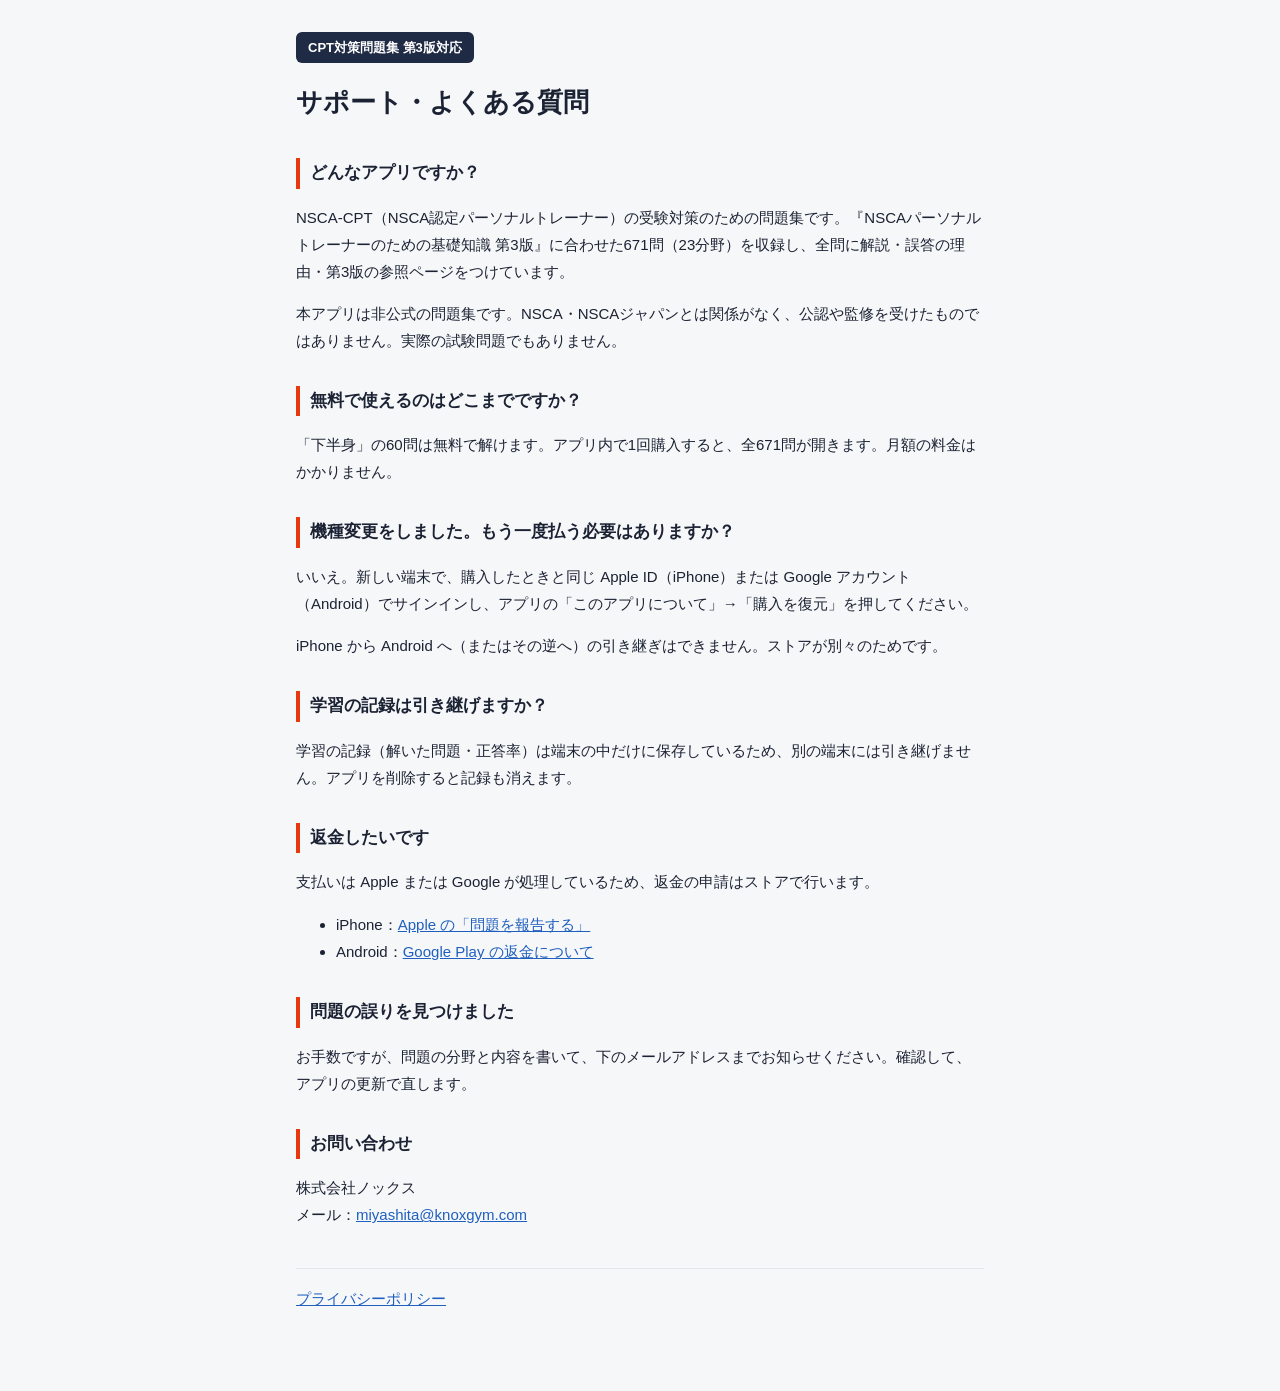
==== index.html @ 8859501a "CPT対策問題集 サポートとプライバシーポリシー Co-Authored-By: Claude Opus 5.5 <noreply@anthropic.com>" ====
<!doctype html>
<html lang="ja"><head><meta charset="utf-8"><meta name="viewport" content="width=device-width, initial-scale=1">
<title>CPT対策問題集</title><meta http-equiv="refresh" content="0; url=support.html"><link rel="stylesheet" href="style.css"></head>
<body><main><p><a href="support.html">サポート</a>｜<a href="privacy.html">プライバシーポリシー</a></p></main></body></html>
---- style.css ----
:root { --ink: #1B2233; --sub: #5B6475; --navy: #1F2A44; --accent: #E8380D; --bg: #F6F7F9; --line: #E3E6EC; }
* { box-sizing: border-box; }
body { margin: 0; background: var(--bg); color: var(--ink); font-family: "Hiragino Sans", "Noto Sans JP", "Yu Gothic UI", sans-serif; line-height: 1.8; }
main { max-width: 720px; margin: 0 auto; padding: 32px 16px 64px; }
.app { display: inline-block; background: var(--navy); color: #fff; font-size: 13px; font-weight: 700; padding: 4px 12px; border-radius: 6px; margin: 0 0 8px; }
h1 { font-size: 26px; margin: 8px 0 4px; }
h2 { font-size: 17px; margin: 32px 0 6px; padding-left: 10px; border-left: 4px solid var(--accent); }
p, li { font-size: 15px; }
.date { color: var(--sub); font-size: 13px; }
a { color: #1F5FBF; }
.links { margin-top: 40px; padding-top: 16px; border-top: 1px solid var(--line); }
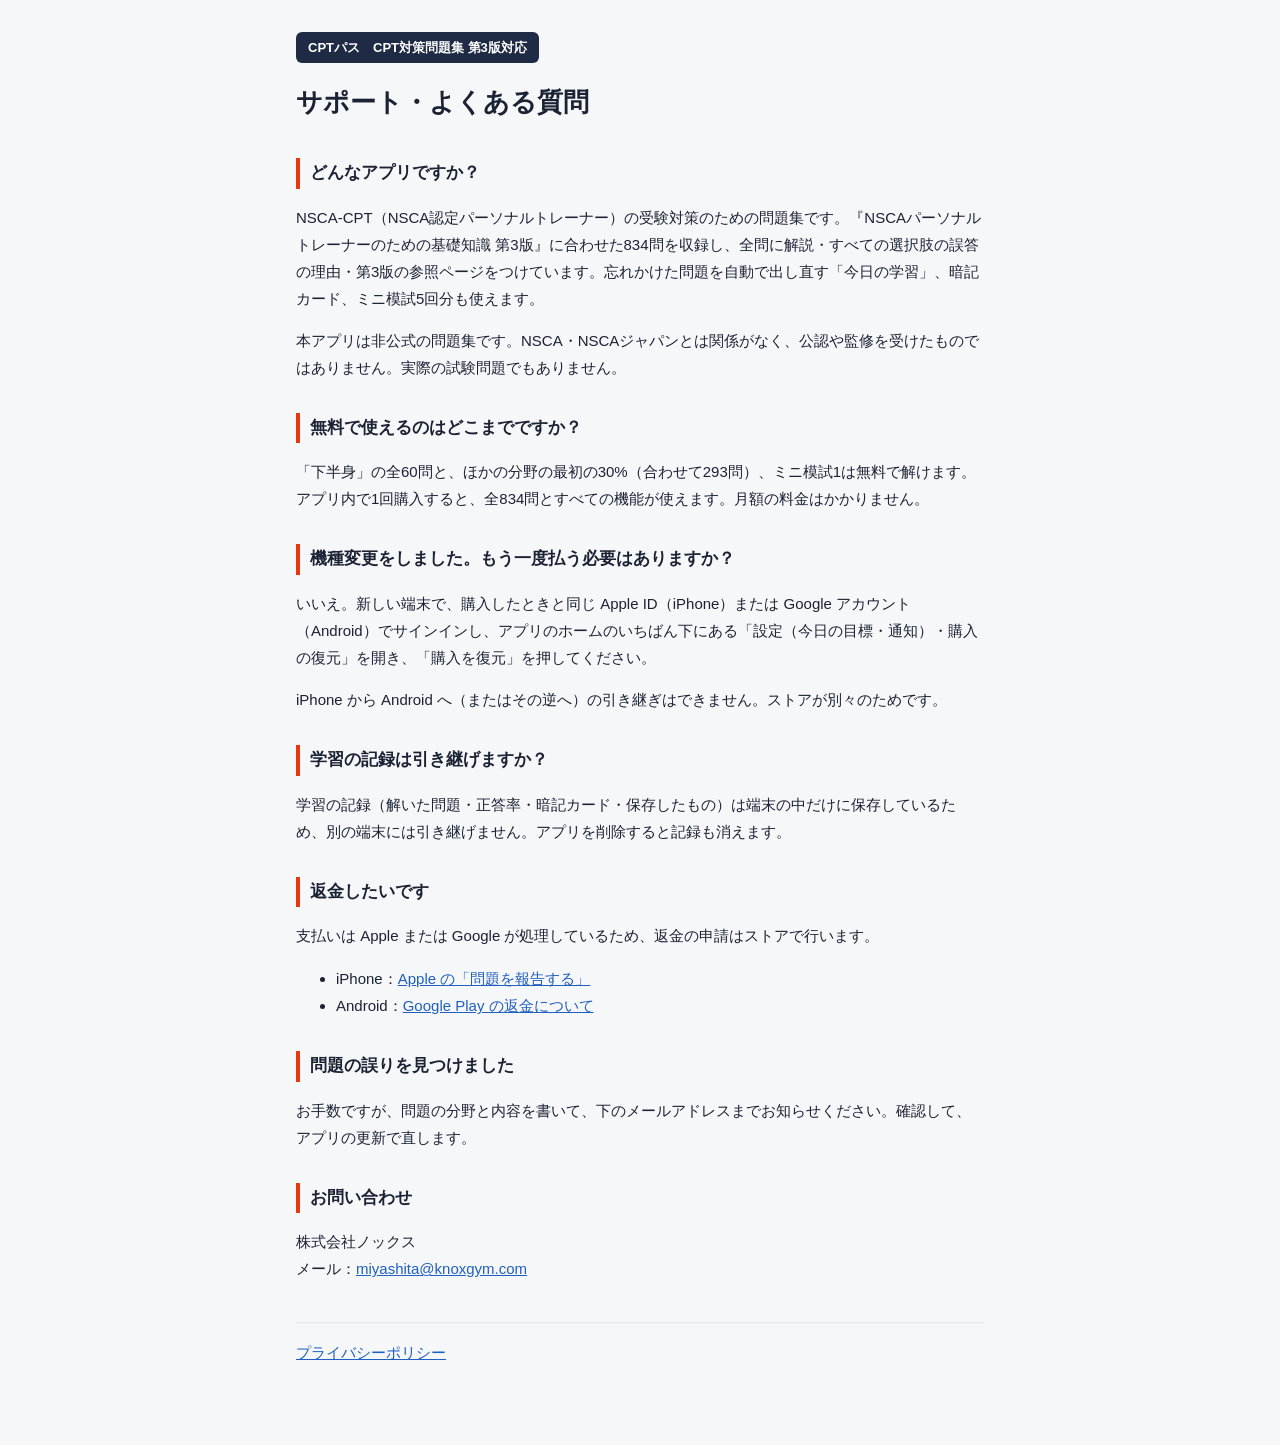
==== commit 2097a6fa: "名前を「CPTパス」に、無料の範囲を293問・ミニ模試1に、購入の復元の場所を今の画面に合わせる。プライバシーポリシーに改定日 Co-Authored-By: Claude Opus 5.5 <nor" ====
--- a/index.html
+++ b/index.html
@@ -1,4 +1,4 @@
 <!doctype html>
 <html lang="ja"><head><meta charset="utf-8"><meta name="viewport" content="width=device-width, initial-scale=1">
-<title>CPT対策問題集</title><meta http-equiv="refresh" content="0; url=support.html"><link rel="stylesheet" href="style.css"></head>
+<title>CPTパス｜CPT対策問題集</title><meta http-equiv="refresh" content="0; url=support.html"><link rel="stylesheet" href="style.css"></head>
 <body><main><p><a href="support.html">サポート</a>｜<a href="privacy.html">プライバシーポリシー</a></p></main></body></html>
